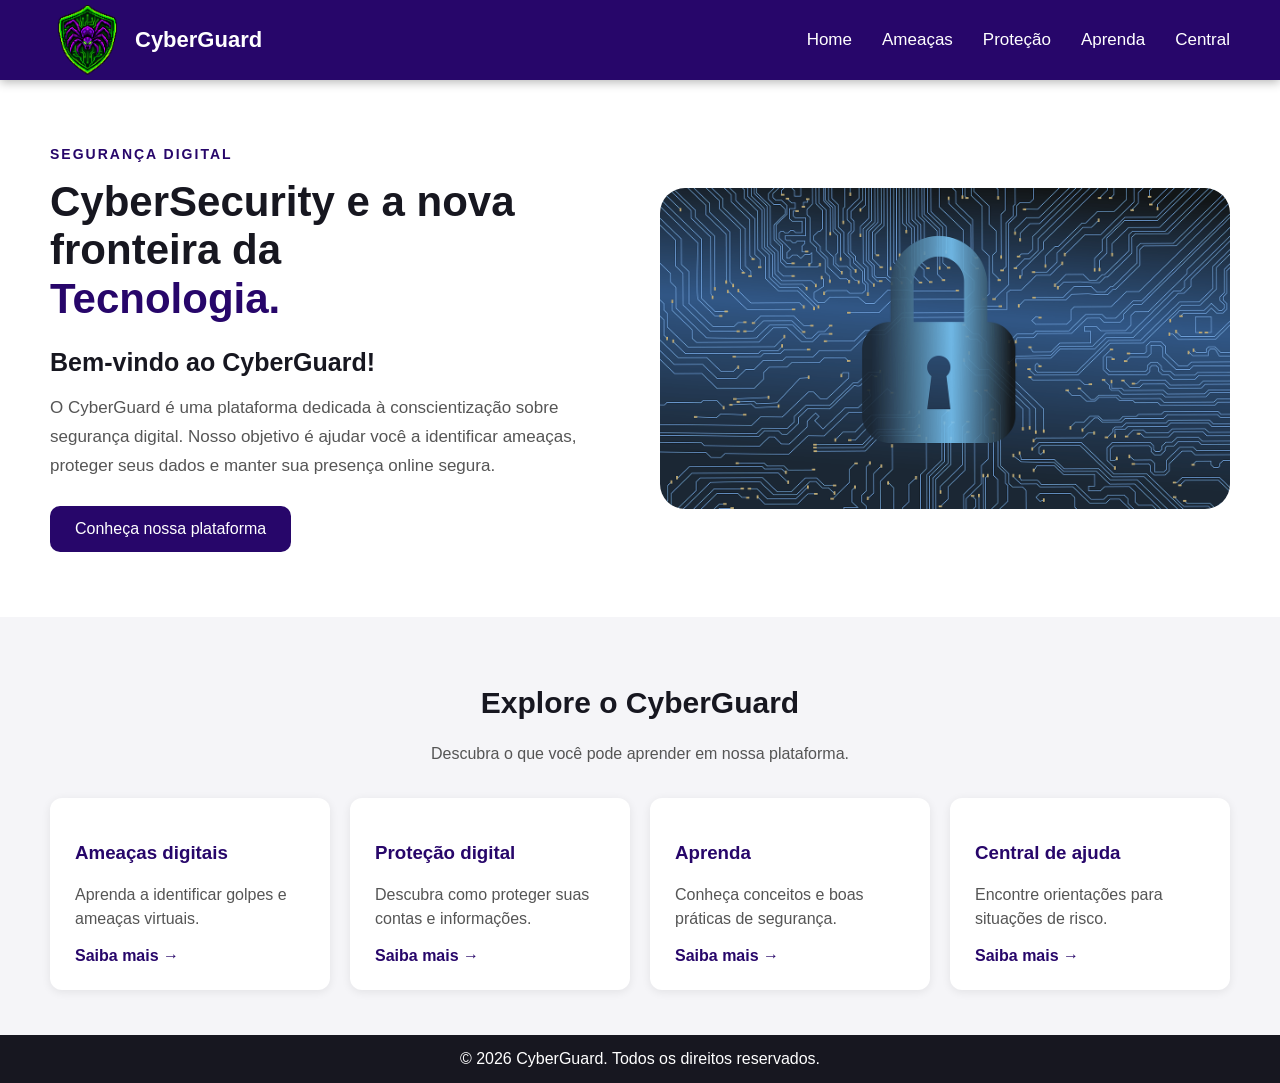
==== index.html @ 82820843 "Quebrei essa porra" ====
<!DOCTYPE html>
<html>
    <head>
        <title>CyberGuard</title>
        <link rel="stylesheet" href="style.css">
        <meta name="viewport" content="width=device-width, initial-scale=1.0">
        <meta charset="UTF-8">
        <meta name="description" content="CyberGuard - Proteja-se contra ameaças digitais e aprenda sobre segurança cibernética.">
        <meta name="language" content="pt-BR">
    </head>
    <body>
<header>
    <nav class="navbar">
        <div class="logo-container">
            <img src="src/imagens/logo.png"
                 alt="Logo CyberGuard"
                 class="logo">
            <span class="nome-marca">CyberGuard</span>
        </div>
        <ul class="nav-links">
            <li><a href="index.html#inicio">Home</a></li>
            <li><a href="src/ameacas.html#ameacas">Ameaças</a></li>
            <li><a href="src/protecao.html#protecao">Proteção</a></li>
            <li><a href="src/aprenda.html#aprenda">Aprenda</a></li>
            <li><a href="src/central.html#central">Central</a></li>
        </ul>
    </nav>
</header>
<main>
    <section id="inicio" class="hero">
        <div class="hero-conteudo">
            <span class="subtitulo">
                SEGURANÇA DIGITAL
            </span>
            <h1 class="titulo">
                CyberSecurity e a
                nova fronteira da
                <span>Tecnologia.</span>
            </h1>
            <h2>Bem-vindo ao CyberGuard!</h2>
            <p class="texto-central">
                O CyberGuard é uma plataforma dedicada
                à conscientização sobre segurança digital.
                Nosso objetivo é ajudar você a identificar
                ameaças, proteger seus dados e manter
                sua presença online segura.
            </p>
            <a href="#explorar"
               class="botao-home">
                Conheça nossa plataforma
            </a>
        </div>
        <div class="hero-imagem">
            <img src="src/imagens/imagem1.png"
                 alt="Ilustração de segurança cibernética">
        </div>
    </section>
    <section id="explorar" class="explorar">
        <h2>Explore o CyberGuard</h2>
        <p>Descubra o que você pode aprender em nossa plataforma.</p>
        <div class="cards">
            <a href="src/ameacas.html#ameacas" class="card">
                <h3>Ameaças digitais</h3>
                <p>Aprenda a identificar golpes e ameaças virtuais.</p>
                <span>Saiba mais →</span>
            </a>
            <a href="src/protecao.html#protecao" class="card">
                <h3>Proteção digital</h3>
                <p>Descubra como proteger suas contas e informações.</p>
                <span>Saiba mais →</span>
            </a>
            <a href="src/aprenda.html#aprenda" class="card">
                <h3>Aprenda</h3>
                <p>Conheça conceitos e boas práticas de segurança.</p>
                <span>Saiba mais →</span>
            </a>
            <a href="src/central.html#central" class="card">
                <h3>Central de ajuda</h3>
                <p>Encontre orientações para situações de risco.</p>
                <span>Saiba mais →</span>
            </a>
        </div>
    </section>
</main>
<footer class="rodape">
    <p>
        &copy; <span id="ano-copyright"></span>
        CyberGuard. Todos os direitos reservados.
    </p>
</footer>
        <script src="app.js"></script>
    </body>
</html>
---- style.css ----
/* CONFIGURAÇÕES GERAIS */

* {
    box-sizing: border-box;
}

body {
    margin: 0;
    font-family: 'Inter', Arial, sans-serif;
    background-color: #ffffff;
    color: #171720;
}

/* MENU */

.navbar {
    background-color: #27066A;
    width: 100%;
    min-height: 80px;
    display: flex;
    justify-content: space-between;
    align-items: center;
    padding: 5px 50px;
    box-shadow: 0 2px 10px rgba(0, 0, 0, 0.3);
}

.logo {
    width: 75px;
    height: 70px;
    object-fit: contain;
}

.logo-container {
    display: flex;
    align-items: center;
    gap: 10px;
}

.nome-marca {
    color: white;
    font-size: 22px;
    font-weight: bold;
}

.nav-links {
    list-style: none;
    display: flex;
    gap: 30px;
    margin: 0;
    padding: 0;
}

.nav-links a {
    color: #ffffff;
    text-decoration: none;
    font-size: 17px;
    transition: color 0.3s;
}

.nav-links a:hover {
    color: #39E75F;
}

/* APRESENTAÇÃO PRINCIPAL */

.hero {
    max-width: 1400px;
    margin: 0 auto;
    padding: 65px 50px;

    display: grid;
    grid-template-columns: 1fr 1fr;
    align-items: center;
    gap: 40px;
}

.hero-conteudo {
    max-width: 600px;
}

.subtitulo {
    color: #27066A;
    font-size: 14px;
    font-weight: 700;
    letter-spacing: 2px;
}

.titulo {
    font-size: 42px;
    font-weight: 800;
    line-height: 1.15;
    margin: 15px 0 25px;
}

.titulo span {
    color: #27066A;
    display: block;
}

.hero-conteudo h2 {
    font-size: 25px;
    margin-bottom: 15px;
}

.texto-central {
    font-size: 17px;
    line-height: 1.7;
    color: #555555;
    margin-bottom: 25px;
}

/* IMAGEM */

.hero-imagem {
    display: flex;
    justify-content: flex-start;
    align-items: center;
}

.hero-imagem img {
    width: 100%;
    max-width: 600px;
    height: auto;
    border-radius: 25px;
}

/* BOTÃO */

.botao-home {
    display: inline-block;
    background-color: #27066A;
    color: #ffffff;
    text-decoration: none;
    padding: 14px 25px;
    font-size: 16px;
    border-radius: 10px;
    transition: 0.3s;
}

.botao-home:hover {
    background-color: #39E75F;
    color: #171720;
}

/* SEÇÃO DE CARDS */

.explorar {
    padding: 45px 50px;
    text-align: center;
    background-color: #f5f5f8;
}

.explorar h2 {
    font-size: 30px;
}

.explorar > p {
    color: #555555;
    margin-bottom: 35px;
}

.cards {
    max-width: 1200px;
    margin: 0 auto;

    display: grid;
    grid-template-columns: repeat(4, 1fr);
    gap: 20px;
}

.card {
    background-color: #ffffff;
    padding: 25px;
    border-radius: 12px;
    text-align: left;
    text-decoration: none;
    color: #171720;
    box-shadow: 0 2px 10px rgba(0, 0, 0, 0.08);
    transition: transform 0.3s;
}

.card:hover {
    transform: translateY(-5px);
}

.card h3 {
    color: #27066A;
}

.card p {
    color: #555555;
    line-height: 1.5;
}

.card span {
    color: #27066A;
    font-weight: bold;
}

/* RODAPÉ */

.rodape {
    background-color: #171720;
    color: white;
    text-align: center;
    padding: 15px;
}

.rodape p {
    margin: 0;
}

/* RESPONSIVIDADE */

@media (max-width: 850px) {

    .hero {
        grid-template-columns: 1fr;
        padding: 40px 25px;
    }

    .hero-imagem {
        justify-content: center;
    }

    .cards {
        grid-template-columns: repeat(2, 1fr);
    }

    .navbar {
        padding: 10px 20px;
    }

    .nav-links {
        gap: 12px;
    }

    .nav-links a {
        font-size: 14px;
    }
}

@media (max-width: 550px) {

    .navbar {
        flex-direction: column;
        gap: 10px;
    }

    .nav-links {
        flex-wrap: wrap;
        justify-content: center;
    }

    .titulo {
        font-size: 32px;
    }

    .cards {
        grid-template-columns: 1fr;
    }

    .explorar {
        padding: 35px 20px;
    }
}
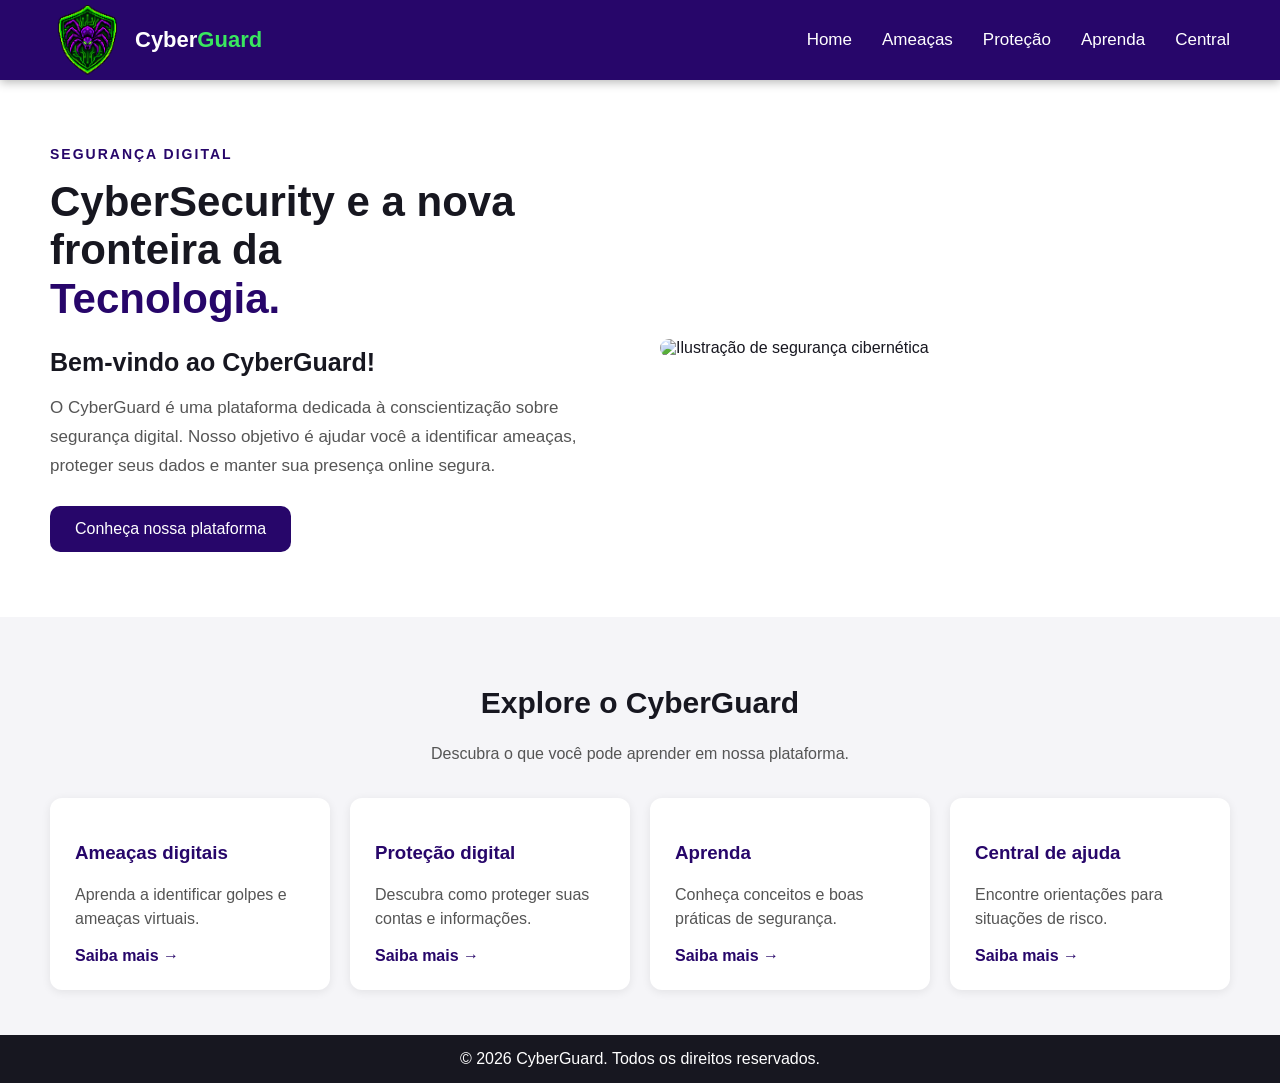
==== commit 70d47b91: "sei lá que porra eu fiz" ====
--- a/index.html
+++ b/index.html
@@ -15,14 +15,14 @@
             <img src="src/imagens/logo.png"
                  alt="Logo CyberGuard"
                  class="logo">
-            <span class="nome-marca">CyberGuard</span>
+            <h3><span class="nome-marca">Cyber</span><span class="nome-marca-segundo">Guard</span></h3>
         </div>
         <ul class="nav-links">
-            <li><a href="index.html#inicio">Home</a></li>
-            <li><a href="src/ameacas.html#ameacas">Ameaças</a></li>
-            <li><a href="src/protecao.html#protecao">Proteção</a></li>
-            <li><a href="src/aprenda.html#aprenda">Aprenda</a></li>
-            <li><a href="src/central.html#central">Central</a></li>
+            <li> <a href="index.html#home">Home</a> </li>
+            <li> <a href="src/ameacas.html#ameacas" >Ameaças</a> </li>
+            <li> <a href="src/protecao.html#protecao" >Proteção</a> </li>
+            <li> <a href="src/aprenda.html#aprenda" >Aprenda</a> </li>
+            <li> <a href="src/central.html#central" >Central</a> </li>
         </ul>
     </nav>
 </header>
@@ -51,7 +51,7 @@
             </a>
         </div>
         <div class="hero-imagem">
-            <img src="src/imagens/imagem1.png"
+            <img src="https://cdni.iconscout.com/illustration/premium/thumb/monitoramento-de-cadeado-e-protecao-por-senha-para-seguranca-na-internet-e-ciberseguranca-illustration-svg-download-png-14709432.png"
                  alt="Ilustração de segurança cibernética">
         </div>
     </section>
--- a/style.css
+++ b/style.css
@@ -42,7 +42,11 @@
     font-size: 22px;
     font-weight: bold;
 }
-
+.nome-marca-segundo{
+    color:#39E75F;
+    font-size: 22px;
+    font-weight: bold;
+}
 .nav-links {
     list-style: none;
     display: flex;
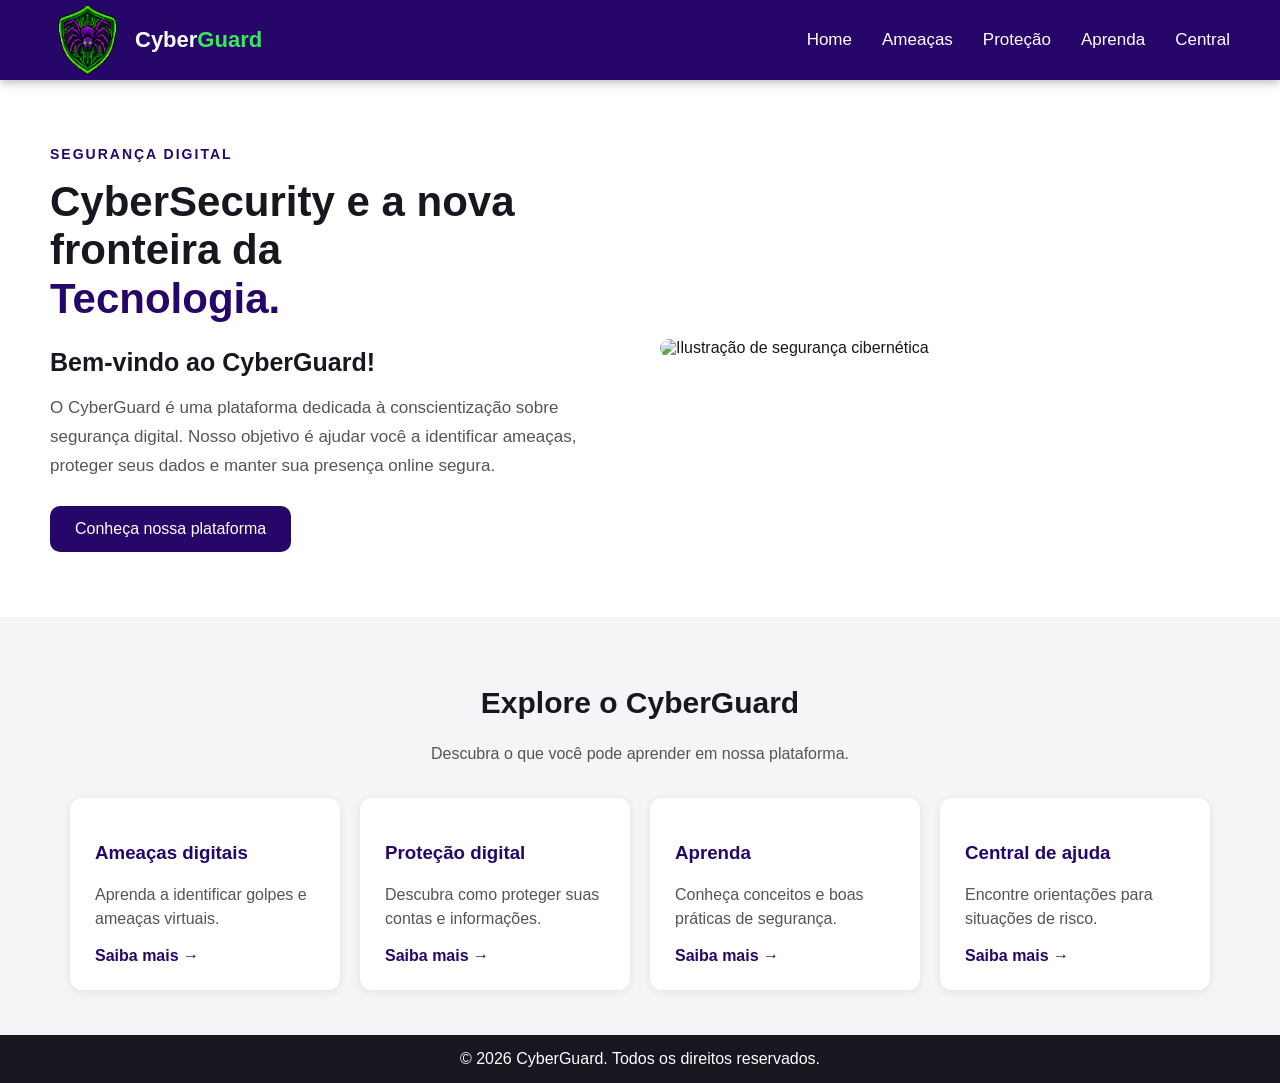
==== commit 28a4ad39: "centralizei os cards de ameaça" ====
--- a/index.html
+++ b/index.html
@@ -45,8 +45,7 @@
                 ameaças, proteger seus dados e manter
                 sua presença online segura.
             </p>
-            <a href="#explorar"
-               class="botao-home">
+            <a href="#explorar" class="botao-home">
                 Conheça nossa plataforma
             </a>
         </div>
--- a/style.css
+++ b/style.css
@@ -167,6 +167,7 @@
 .cards {
     max-width: 1200px;
     margin: 0 auto;
+    padding: 0 20px;
 
     display: grid;
     grid-template-columns: repeat(4, 1fr);
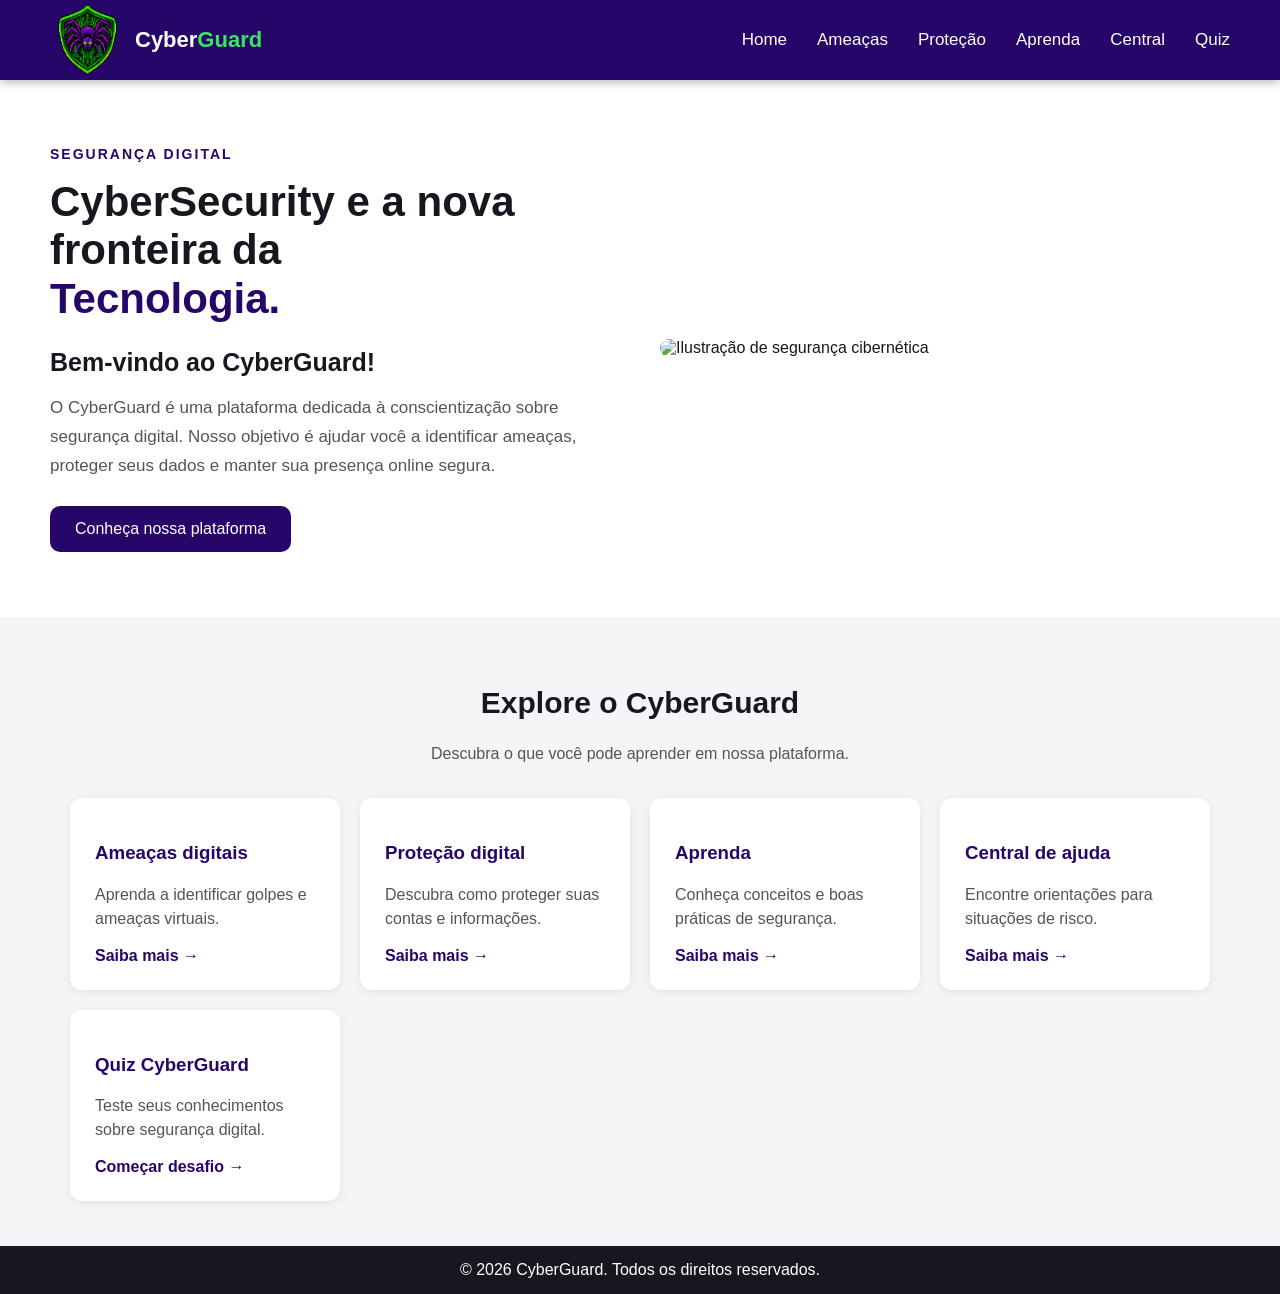
==== commit f70d80e7: "Refactor HTML structure and add new links" ====
--- a/index.html
+++ b/index.html
@@ -1,43 +1,54 @@
+
 <!DOCTYPE html>
-<html>
-    <head>
-        <title>CyberGuard</title>
-        <link rel="stylesheet" href="style.css">
-        <meta name="viewport" content="width=device-width, initial-scale=1.0">
-        <meta charset="UTF-8">
-        <meta name="description" content="CyberGuard - Proteja-se contra ameaças digitais e aprenda sobre segurança cibernética.">
-        <meta name="language" content="pt-BR">
-    </head>
-    <body>
+<html lang="pt-BR">
+<head>
+    <title>CyberGuard</title>
+    <link rel="stylesheet" href="style.css">
+    <meta name="viewport" content="width=device-width, initial-scale=1.0">
+    <meta charset="UTF-8">
+    <meta name="description" content="CyberGuard - Proteja-se contra ameaças digitais e aprenda sobre segurança cibernética.">
+    <meta name="language" content="pt-BR">
+
+    <link rel="icon" type="image/png" href="src/imagens/logo.png">
+</head>
+
+<body>
 <header>
     <nav class="navbar">
         <div class="logo-container">
             <img src="src/imagens/logo.png"
                  alt="Logo CyberGuard"
                  class="logo">
+
             <h3><span class="nome-marca">Cyber</span><span class="nome-marca-segundo">Guard</span></h3>
         </div>
+
         <ul class="nav-links">
-            <li> <a href="index.html#home">Home</a> </li>
-            <li> <a href="src/ameacas.html#ameacas" >Ameaças</a> </li>
-            <li> <a href="src/protecao.html#protecao" >Proteção</a> </li>
-            <li> <a href="src/aprenda.html#aprenda" >Aprenda</a> </li>
-            <li> <a href="src/central.html#central" >Central</a> </li>
+            <li><a href="index.html#inicio">Home</a></li>
+            <li><a href="src/ameacas.html#ameacas">Ameaças</a></li>
+            <li><a href="src/protecao.html#protecao">Proteção</a></li>
+            <li><a href="src/aprenda.html#aprenda">Aprenda</a></li>
+            <li><a href="src/central.html#central">Central</a></li>
+            <li><a href="src/quiz.html">Quiz</a></li>
         </ul>
     </nav>
 </header>
+
 <main>
     <section id="inicio" class="hero">
         <div class="hero-conteudo">
             <span class="subtitulo">
                 SEGURANÇA DIGITAL
             </span>
+
             <h1 class="titulo">
                 CyberSecurity e a
                 nova fronteira da
                 <span>Tecnologia.</span>
             </h1>
+
             <h2>Bem-vindo ao CyberGuard!</h2>
+
             <p class="texto-central">
                 O CyberGuard é uma plataforma dedicada
                 à conscientização sobre segurança digital.
@@ -45,48 +56,63 @@
                 ameaças, proteger seus dados e manter
                 sua presença online segura.
             </p>
+
             <a href="#explorar" class="botao-home">
                 Conheça nossa plataforma
             </a>
         </div>
+
         <div class="hero-imagem">
             <img src="https://cdni.iconscout.com/illustration/premium/thumb/monitoramento-de-cadeado-e-protecao-por-senha-para-seguranca-na-internet-e-ciberseguranca-illustration-svg-download-png-14709432.png"
                  alt="Ilustração de segurança cibernética">
         </div>
     </section>
+
     <section id="explorar" class="explorar">
         <h2>Explore o CyberGuard</h2>
         <p>Descubra o que você pode aprender em nossa plataforma.</p>
+
         <div class="cards">
             <a href="src/ameacas.html#ameacas" class="card">
                 <h3>Ameaças digitais</h3>
                 <p>Aprenda a identificar golpes e ameaças virtuais.</p>
                 <span>Saiba mais →</span>
             </a>
+
             <a href="src/protecao.html#protecao" class="card">
                 <h3>Proteção digital</h3>
                 <p>Descubra como proteger suas contas e informações.</p>
                 <span>Saiba mais →</span>
             </a>
+
             <a href="src/aprenda.html#aprenda" class="card">
                 <h3>Aprenda</h3>
                 <p>Conheça conceitos e boas práticas de segurança.</p>
                 <span>Saiba mais →</span>
             </a>
+
             <a href="src/central.html#central" class="card">
                 <h3>Central de ajuda</h3>
                 <p>Encontre orientações para situações de risco.</p>
                 <span>Saiba mais →</span>
             </a>
+
+            <a href="src/quiz.html" class="card">
+                <h3>Quiz CyberGuard</h3>
+                <p>Teste seus conhecimentos sobre segurança digital.</p>
+                <span>Começar desafio →</span>
+            </a>
         </div>
     </section>
 </main>
+
 <footer class="rodape">
     <p>
         &copy; <span id="ano-copyright"></span>
         CyberGuard. Todos os direitos reservados.
     </p>
 </footer>
-        <script src="app.js"></script>
-    </body>
-</html>+
+<script src="app.js"></script>
+</body>
+</html>
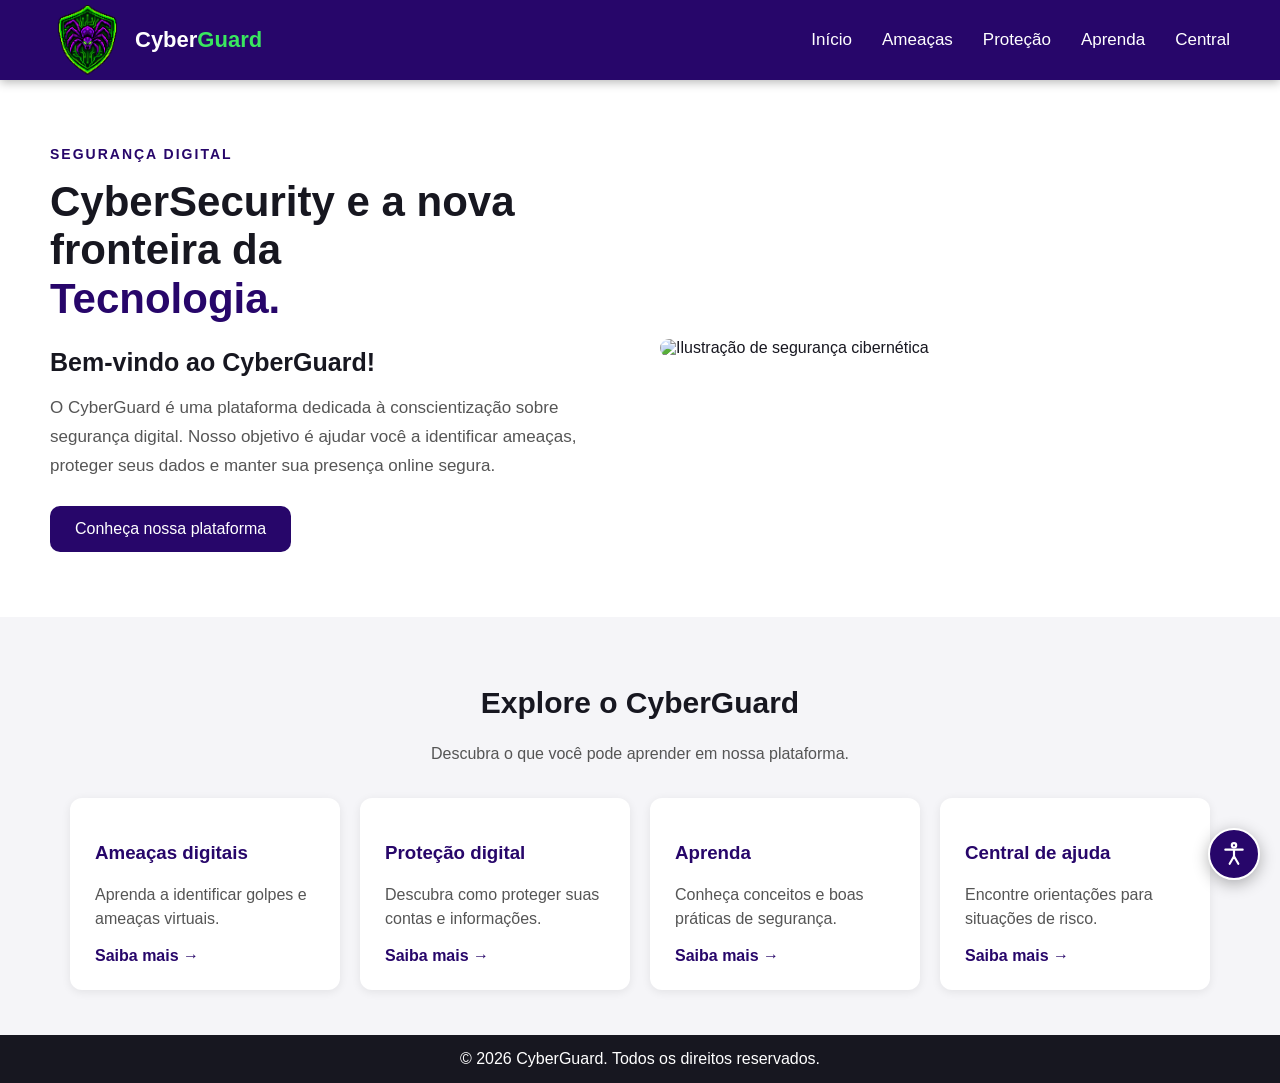
==== commit 21b69177: "Botei o botão de acessibilidade top dms" ====
--- a/index.html
+++ b/index.html
@@ -1,118 +1,92 @@
-
 <!DOCTYPE html>
 <html lang="pt-BR">
-<head>
-    <title>CyberGuard</title>
-    <link rel="stylesheet" href="style.css">
-    <meta name="viewport" content="width=device-width, initial-scale=1.0">
-    <meta charset="UTF-8">
-    <meta name="description" content="CyberGuard - Proteja-se contra ameaças digitais e aprenda sobre segurança cibernética.">
-    <meta name="language" content="pt-BR">
-
-    <link rel="icon" type="image/png" href="src/imagens/logo.png">
-</head>
-
-<body>
+    <head>
+        <title>CyberGuard</title>
+        <link rel="stylesheet" href="style.css">
+        <meta name="viewport" content="width=device-width, initial-scale=1.0">
+        <meta charset="UTF-8">
+        <meta name="description" content="CyberGuard - Proteja-se contra ameaças digitais e aprenda sobre segurança cibernética.">
+        <meta name="language" content="pt-BR">
+    </head>
+    <body>
 <header>
-    <nav class="navbar">
-        <div class="logo-container">
+    <nav class="menu-principal">
+        <div class="marca">
             <img src="src/imagens/logo.png"
                  alt="Logo CyberGuard"
                  class="logo">
-
-            <h3><span class="nome-marca">Cyber</span><span class="nome-marca-segundo">Guard</span></h3>
+            <h3><span class="nome-marca">Cyber</span><span class="nome-marca-destaque">Guard</span></h3>
         </div>
-
-        <ul class="nav-links">
-            <li><a href="index.html#inicio">Home</a></li>
-            <li><a href="src/ameacas.html#ameacas">Ameaças</a></li>
-            <li><a href="src/protecao.html#protecao">Proteção</a></li>
-            <li><a href="src/aprenda.html#aprenda">Aprenda</a></li>
-            <li><a href="src/central.html#central">Central</a></li>
-            <li><a href="src/quiz.html">Quiz</a></li>
+        <ul class="links-menu">
+            <li> <a href="index.html#inicio">Início</a> </li>
+            <li> <a href="src/ameacas.html#ameacas" >Ameaças</a> </li>
+            <li> <a href="src/protecao.html#protecao" >Proteção</a> </li>
+            <li> <a href="src/aprenda.html#aprenda" >Aprenda</a> </li>
+            <li> <a href="src/central.html#central" >Central</a> </li>
         </ul>
     </nav>
 </header>
-
 <main>
-    <section id="inicio" class="hero">
-        <div class="hero-conteudo">
-            <span class="subtitulo">
+    <section id="inicio" class="destaque">
+        <div class="conteudo-destaque">
+            <span class="etiqueta-secao">
                 SEGURANÇA DIGITAL
             </span>
-
-            <h1 class="titulo">
+            <h1 class="titulo-principal">
                 CyberSecurity e a
                 nova fronteira da
                 <span>Tecnologia.</span>
             </h1>
-
             <h2>Bem-vindo ao CyberGuard!</h2>
-
-            <p class="texto-central">
+            <p class="texto-introducao">
                 O CyberGuard é uma plataforma dedicada
                 à conscientização sobre segurança digital.
                 Nosso objetivo é ajudar você a identificar
                 ameaças, proteger seus dados e manter
                 sua presença online segura.
             </p>
-
-            <a href="#explorar" class="botao-home">
+            <a href="#explorar" class="botao-principal">
                 Conheça nossa plataforma
             </a>
         </div>
-
-        <div class="hero-imagem">
+        <div class="imagem-destaque">
             <img src="https://cdni.iconscout.com/illustration/premium/thumb/monitoramento-de-cadeado-e-protecao-por-senha-para-seguranca-na-internet-e-ciberseguranca-illustration-svg-download-png-14709432.png"
                  alt="Ilustração de segurança cibernética">
         </div>
     </section>
-
-    <section id="explorar" class="explorar">
+    <section id="explorar" class="secao-explorar">
         <h2>Explore o CyberGuard</h2>
         <p>Descubra o que você pode aprender em nossa plataforma.</p>
-
-        <div class="cards">
-            <a href="src/ameacas.html#ameacas" class="card">
+        <div class="cartoes">
+            <a href="src/ameacas.html#ameacas" class="cartao">
                 <h3>Ameaças digitais</h3>
                 <p>Aprenda a identificar golpes e ameaças virtuais.</p>
                 <span>Saiba mais →</span>
             </a>
-
-            <a href="src/protecao.html#protecao" class="card">
+            <a href="src/protecao.html#protecao" class="cartao">
                 <h3>Proteção digital</h3>
                 <p>Descubra como proteger suas contas e informações.</p>
                 <span>Saiba mais →</span>
             </a>
-
-            <a href="src/aprenda.html#aprenda" class="card">
+            <a href="src/aprenda.html#aprenda" class="cartao">
                 <h3>Aprenda</h3>
                 <p>Conheça conceitos e boas práticas de segurança.</p>
                 <span>Saiba mais →</span>
             </a>
-
-            <a href="src/central.html#central" class="card">
+            <a href="src/central.html#central" class="cartao">
                 <h3>Central de ajuda</h3>
                 <p>Encontre orientações para situações de risco.</p>
                 <span>Saiba mais →</span>
             </a>
-
-            <a href="src/quiz.html" class="card">
-                <h3>Quiz CyberGuard</h3>
-                <p>Teste seus conhecimentos sobre segurança digital.</p>
-                <span>Começar desafio →</span>
-            </a>
         </div>
     </section>
 </main>
-
 <footer class="rodape">
     <p>
         &copy; <span id="ano-copyright"></span>
         CyberGuard. Todos os direitos reservados.
     </p>
 </footer>
-
-<script src="app.js"></script>
-</body>
-</html>
+        <script src="app.js"></script>
+    </body>
+</html>
--- a/style.css
+++ b/style.css
@@ -1,21 +1,90 @@
-
 /* CONFIGURAÇÕES GERAIS */
+
+:root {
+    color-scheme: light;
+    --fundo: #ffffff;
+    --texto: #171720;
+    --texto-suave: #555555;
+    --superficie: #ffffff;
+    --superficie-alt: #f5f5f8;
+    --primaria: #27066a;
+    --destaque: #39e75f;
+    --destaque-texto: #1a7a34;
+    --menu: #27066a;
+    --texto-menu: #ffffff;
+    --rodape: #171720;
+    --texto-rodape: #ffffff;
+    --borda: #d9d9e3;
+    --erro: #a00020;
+    --sucesso: #1a7a34;
+    --realce: #eaffef;
+    --sombra: 0 2px 10px rgba(0, 0, 0, 0.08);
+    --texto-destaque: #171720;
+}
+
+[data-tema="escuro"] {
+    color-scheme: dark;
+    --fundo: #0f0f14;
+    --texto: #f2f2f7;
+    --texto-suave: #c7c7d1;
+    --superficie: #1a1a23;
+    --superficie-alt: #22222d;
+    --primaria: #a98bff;
+    --destaque: #39e75f;
+    --destaque-texto: #39e75f;
+    --menu: #1a0b3d;
+    --texto-menu: #ffffff;
+    --rodape: #08080c;
+    --texto-rodape: #ffffff;
+    --borda: #3a3a4a;
+    --erro: #ff8a9a;
+    --sucesso: #39e75f;
+    --realce: #26352b;
+    --sombra: 0 2px 10px rgba(0, 0, 0, 0.5);
+    --texto-destaque: #0f0f14;
+}
+
+[data-tema="contraste"] {
+    color-scheme: dark;
+    --fundo: #000000;
+    --texto: #ffffff;
+    --texto-suave: #ffffff;
+    --superficie: #000000;
+    --superficie-alt: #111111;
+    --primaria: #ffff00;
+    --destaque: #00ff00;
+    --destaque-texto: #00ff00;
+    --menu: #000000;
+    --texto-menu: #ffffff;
+    --rodape: #000000;
+    --texto-rodape: #ffffff;
+    --borda: #ffffff;
+    --erro: #ff5555;
+    --sucesso: #00ff00;
+    --realce: #333300;
+    --sombra: none;
+    --texto-destaque: #000000;
+}
 
 * {
     box-sizing: border-box;
+}
+
+html {
+    font-size: 100%;
 }
 
 body {
     margin: 0;
     font-family: 'Inter', Arial, sans-serif;
-    background-color: #ffffff;
-    color: #171720;
+    background-color: var(--fundo);
+    color: var(--texto);
 }
 
 /* MENU */
 
-.navbar {
-    background-color: #27066A;
+.menu-principal {
+    background-color: var(--menu);
     width: 100%;
     min-height: 80px;
     display: flex;
@@ -31,23 +100,25 @@
     object-fit: contain;
 }
 
-.logo-container {
+.marca {
     display: flex;
     align-items: center;
     gap: 10px;
 }
 
 .nome-marca {
-    color: white;
-    font-size: 22px;
+    color: var(--texto-menu);
+    font-size: 1.375rem;
     font-weight: bold;
 }
-.nome-marca-segundo{
-    color:#39E75F;
-    font-size: 22px;
+
+.nome-marca-destaque {
+    color: var(--destaque);
+    font-size: 1.375rem;
     font-weight: bold;
 }
-.nav-links {
+
+.links-menu {
     list-style: none;
     display: flex;
     gap: 30px;
@@ -55,20 +126,20 @@
     padding: 0;
 }
 
-.nav-links a {
-    color: #ffffff;
+.links-menu a {
+    color: var(--texto-menu);
     text-decoration: none;
-    font-size: 17px;
+    font-size: 1.0625rem;
     transition: color 0.3s;
 }
 
-.nav-links a:hover {
-    color: #39E75F;
+.links-menu a:hover {
+    color: var(--destaque);
 }
 
 /* APRESENTAÇÃO PRINCIPAL */
 
-.hero {
+.destaque {
     max-width: 1400px;
     margin: 0 auto;
     padding: 65px 50px;
@@ -79,50 +150,50 @@
     gap: 40px;
 }
 
-.hero-conteudo {
+.conteudo-destaque {
     max-width: 600px;
 }
 
-.subtitulo {
-    color: #27066A;
-    font-size: 14px;
+.etiqueta-secao {
+    color: var(--primaria);
+    font-size: 0.875rem;
     font-weight: 700;
     letter-spacing: 2px;
 }
 
-.titulo {
-    font-size: 42px;
+.titulo-principal {
+    font-size: 2.625rem;
     font-weight: 800;
     line-height: 1.15;
     margin: 15px 0 25px;
 }
 
-.titulo span {
-    color: #27066A;
+.titulo-principal span {
+    color: var(--primaria);
     display: block;
 }
 
-.hero-conteudo h2 {
-    font-size: 25px;
+.conteudo-destaque h2 {
+    font-size: 1.5625rem;
     margin-bottom: 15px;
 }
 
-.texto-central {
-    font-size: 17px;
+.texto-introducao {
+    font-size: 1.0625rem;
     line-height: 1.7;
-    color: #555555;
+    color: var(--texto-suave);
     margin-bottom: 25px;
 }
 
 /* IMAGEM */
 
-.hero-imagem {
+.imagem-destaque {
     display: flex;
     justify-content: flex-start;
     align-items: center;
 }
 
-.hero-imagem img {
+.imagem-destaque img {
     width: 100%;
     max-width: 600px;
     height: auto;
@@ -131,40 +202,40 @@
 
 /* BOTÃO */
 
-.botao-home {
+.botao-principal {
     display: inline-block;
-    background-color: #27066A;
-    color: #ffffff;
+    background-color: var(--primaria);
+    color: var(--fundo);
     text-decoration: none;
     padding: 14px 25px;
-    font-size: 16px;
+    font-size: 1rem;
     border-radius: 10px;
     transition: 0.3s;
 }
 
-.botao-home:hover {
-    background-color: #39E75F;
-    color: #171720;
-}
-
-/* SEÇÃO DE CARDS */
-
-.explorar {
+.botao-principal:hover {
+    background-color: var(--destaque);
+    color: var(--texto-destaque);
+}
+
+/* SEÇÃO DE CARTÕES */
+
+.secao-explorar {
     padding: 45px 50px;
     text-align: center;
-    background-color: #f5f5f8;
-}
-
-.explorar h2 {
-    font-size: 30px;
-}
-
-.explorar > p {
-    color: #555555;
+    background-color: var(--superficie-alt);
+}
+
+.secao-explorar h2 {
+    font-size: 1.875rem;
+}
+
+.secao-explorar > p {
+    color: var(--texto-suave);
     margin-bottom: 35px;
 }
 
-.cards {
+.cartoes {
     max-width: 1200px;
     margin: 0 auto;
     padding: 0 20px;
@@ -174,40 +245,44 @@
     gap: 20px;
 }
 
-.card {
-    background-color: #ffffff;
+.cartao {
+    background-color: var(--superficie);
     padding: 25px;
     border-radius: 12px;
     text-align: left;
     text-decoration: none;
-    color: #171720;
-    box-shadow: 0 2px 10px rgba(0, 0, 0, 0.08);
+    color: var(--texto);
+    box-shadow: var(--sombra);
     transition: transform 0.3s;
 }
 
-.card:hover {
+.cartao:hover {
     transform: translateY(-5px);
 }
 
-.card h3 {
-    color: #27066A;
-}
-
-.card p {
-    color: #555555;
+.cartao h3 {
+    color: var(--primaria);
+}
+
+.cartao p {
+    color: var(--texto-suave);
     line-height: 1.5;
 }
 
-.card span {
-    color: #27066A;
+.cartao span {
+    color: var(--primaria);
     font-weight: bold;
 }
 
+[data-tema="contraste"] .cartao {
+    border: 2px solid var(--borda);
+}
+
 /* RODAPÉ */
 
 .rodape {
-    background-color: #171720;
-    color: white;
+    background-color: var(--rodape);
+    color: var(--texto-rodape);
     text-align: center;
     padding: 15px;
 }
@@ -220,53 +295,511 @@
 
 @media (max-width: 850px) {
 
-    .hero {
+    .destaque {
         grid-template-columns: 1fr;
         padding: 40px 25px;
     }
 
-    .hero-imagem {
+    .imagem-destaque {
         justify-content: center;
     }
 
-    .cards {
+    .cartoes {
         grid-template-columns: repeat(2, 1fr);
     }
 
-    .navbar {
+    .menu-principal {
         padding: 10px 20px;
     }
 
-    .nav-links {
+    .links-menu {
         gap: 12px;
     }
 
-    .nav-links a {
-        font-size: 14px;
+    .links-menu a {
+        font-size: 0.875rem;
     }
 }
 
 @media (max-width: 550px) {
 
-    .navbar {
+    .menu-principal {
         flex-direction: column;
         gap: 10px;
     }
 
-    .nav-links {
+    .links-menu {
         flex-wrap: wrap;
         justify-content: center;
     }
 
-    .titulo {
-        font-size: 32px;
-    }
-
-    .cards {
+    .titulo-principal {
+        font-size: 2rem;
+    }
+
+    .cartoes {
         grid-template-columns: 1fr;
     }
 
-    .explorar {
+    .secao-explorar {
         padding: 35px 20px;
     }
 }
+
+/* PÁGINA QUIZ */
+
+.pagina-quiz {
+    background: var(--fundo);
+    color: var(--texto);
+    min-height: 100vh;
+}
+
+.pagina-quiz .menu-principal {
+    display: flex;
+    align-items: center;
+    justify-content: space-between;
+    flex-wrap: wrap;
+    gap: 15px;
+}
+
+.pagina-quiz .marca {
+    display: flex;
+    align-items: center;
+    gap: 10px;
+}
+
+.pagina-quiz .marca img {
+    display: block;
+    width: 75px;
+    height: 70px;
+    object-fit: contain;
+}
+
+.pagina-quiz .marca h3 {
+    margin: 0;
+}
+
+.pagina-quiz .links-menu a[aria-current="page"] {
+    color: var(--destaque-texto);
+}
+
+.conteudo-quiz {
+    width: min(900px, 94%);
+    margin: 45px auto 60px;
+}
+
+.quiz-cabecalho {
+    text-align: center;
+    margin-bottom: 32px;
+}
+
+.quiz-etiqueta {
+    color: var(--destaque-texto);
+    font: bold 0.8125rem monospace;
+    letter-spacing: 2px;
+}
+
+.quiz-etiqueta-painel {
+    color: var(--primaria);
+    display: block;
+    text-align: center;
+}
+
+.quiz-cabecalho h1 {
+    color: var(--texto);
+    font: 900 clamp(2.125rem, 6vw, 3.4375rem) monospace;
+    text-shadow: 4px 4px var(--primaria);
+}
+
+.quiz-cabecalho h1 span {
+    color: var(--destaque-texto);
+}
+
+.quiz-cabecalho p {
+    color: var(--texto-suave);
+    line-height: 1.6;
+}
+
+.quiz-painel {
+    background: var(--superficie);
+    color: var(--texto);
+    border: 4px solid var(--destaque);
+    padding: clamp(20px, 5vw, 40px);
+    box-shadow: 8px 8px var(--primaria);
+    margin: 0 8px 12px 0;
+}
+
+.quiz-painel[hidden] {
+    display: none !important;
+}
+
+.logo-quiz {
+    display: block;
+    width: 135px;
+    height: 135px;
+    padding: 7px;
+    margin: 0 auto 22px;
+    background: var(--fundo);
+    border: 4px solid var(--primaria);
+    box-shadow: 5px 5px var(--destaque);
+    object-fit: contain;
+}
+
+.quiz-painel h2 {
+    text-align: center;
+    color: var(--primaria);
+    font: bold clamp(1.375rem, 4vw, 1.875rem) monospace;
+    margin: 18px 0;
+}
+
+.quiz-instrucao {
+    text-align: center;
+    color: var(--texto-suave);
+    line-height: 1.6;
+}
+
+.quiz-campo {
+    display: block;
+    margin: 18px 0 7px;
+    color: var(--primaria);
+    font: bold 0.8125rem monospace;
+}
+
+.entrada-quiz {
+    width: 100%;
+    padding: 14px;
+    border: 2px solid var(--primaria);
+    border-radius: 0;
+    background: var(--superficie);
+    color: var(--texto);
+    font: inherit;
+}
+
+.entrada-quiz::placeholder {
+    color: var(--texto-suave);
+}
+
+.entrada-quiz:focus {
+    outline: 3px solid var(--destaque);
+    outline-offset: 2px;
+}
+
+.quiz-botao {
+    display: block;
+    width: 100%;
+    margin-top: 24px;
+    padding: 16px;
+    background: var(--primaria);
+    color: var(--fundo);
+    border: 3px solid var(--texto);
+    box-shadow: 5px 5px var(--destaque);
+    font: bold 0.9375rem monospace;
+    cursor: pointer;
+}
+
+.quiz-botao:hover {
+    background: var(--destaque);
+    color: var(--texto-destaque);
+}
+
+.quiz-erro {
+    color: var(--erro);
+    font-weight: bold;
+    text-align: center;
+}
+
+.status-quiz {
+    display: flex;
+    justify-content: space-between;
+    color: var(--primaria);
+    font: bold 0.8125rem monospace;
+}
+
+.quiz-trilho {
+    height: 13px;
+    border: 2px solid var(--primaria);
+    margin: 12px 0 25px;
+}
+
+#quiz-barra {
+    width: 0;
+    height: 100%;
+    background: var(--destaque);
+    transition: width .2s;
+}
+
+.quiz-saudacao {
+    color: var(--texto-suave);
+    text-align: center;
+}
+
+.quiz-pergunta {
+    border: 2px solid var(--primaria);
+    border-left: 7px solid var(--destaque);
+    padding: 16px;
+    margin: 22px 0;
+    min-width: 0;
+}
+
+.quiz-pergunta legend {
+    padding: 0 7px;
+    color: var(--primaria);
+    font-weight: bold;
+    line-height: 1.5;
+}
+
+.quiz-opcao {
+    display: flex;
+    align-items: flex-start;
+    gap: 10px;
+    padding: 12px;
+    margin: 8px 0;
+    background: var(--superficie-alt);
+    color: var(--texto);
+    cursor: pointer;
+    line-height: 1.5;
+}
+
+.quiz-opcao:hover {
+    background: var(--realce);
+}
+
+.quiz-opcao input {
+    margin-top: 4px;
+    accent-color: var(--primaria);
+}
+
+.quiz-pontuacao {
+    background: var(--superficie-alt);
+    color: var(--texto);
+    text-align: center;
+    padding: 24px;
+    border: 4px solid var(--destaque);
+    margin: 25px 0;
+}
+
+#quiz-nota {
+    display: block;
+    color: var(--destaque-texto);
+    font: bold 3.4375rem monospace;
+}
+
+#quiz-percentual {
+    font-size: 1.375rem;
+    font-weight: bold;
+}
+
+.quiz-revisao {
+    padding: 14px;
+    margin: 13px 0;
+    border: 2px solid var(--primaria);
+    line-height: 1.5;
+}
+
+.quiz-correta {
+    border-left: 7px solid var(--sucesso);
+}
+
+.quiz-incorreta {
+    border-left: 7px solid var(--erro);
+}
+
+.pagina-quiz .rodape {
+    margin-top: 40px;
+}
+
+@media (max-width: 650px) {
+    .pagina-quiz .menu-principal {
+        justify-content: center;
+        padding: 12px;
+    }
+
+    .pagina-quiz .links-menu {
+        justify-content: center;
+        flex-wrap: wrap;
+        gap: 12px;
+    }
+
+    .conteudo-quiz {
+        margin-top: 30px;
+    }
+
+    .quiz-painel {
+        box-shadow: 5px 5px var(--primaria);
+        padding: 20px 15px;
+    }
+
+    .quiz-pergunta {
+        padding: 12px;
+    }
+}
+
+/* ACESSIBILIDADE */
+
+.acessibilidade {
+    position: fixed;
+    right: 20px;
+    bottom: calc(20px + env(safe-area-inset-bottom));
+    z-index: 1000;
+}
+
+.botao-acessibilidade {
+    width: 52px;
+    height: 52px;
+    border-radius: 50%;
+    border: 2px solid var(--superficie);
+    background: var(--primaria);
+    color: var(--superficie);
+    display: flex;
+    align-items: center;
+    justify-content: center;
+    cursor: pointer;
+    box-shadow: 0 4px 16px rgba(0, 0, 0, 0.3);
+}
+
+.botao-acessibilidade svg {
+    display: block;
+}
+
+.painel-acessibilidade {
+    position: absolute;
+    right: 0;
+    bottom: calc(100% + 12px);
+    width: min(320px, calc(100vw - 40px));
+    max-height: min(70vh, 560px);
+    overflow-y: auto;
+    background: var(--superficie);
+    color: var(--texto);
+    border: 2px solid var(--primaria);
+    border-radius: 12px;
+    padding: 16px;
+    box-shadow: 0 10px 30px rgba(0, 0, 0, 0.25);
+}
+
+.painel-acessibilidade[hidden] {
+    display: none;
+}
+
+.painel-acessibilidade h2 {
+    margin: 0 0 14px;
+    color: var(--primaria);
+    font-size: 1.125rem;
+}
+
+.grupo-acessibilidade {
+    padding: 12px 0;
+    border-top: 1px solid var(--borda);
+}
+
+.rotulo-grupo {
+    display: block;
+    margin-bottom: 8px;
+    font-size: 0.8125rem;
+    font-weight: bold;
+}
+
+.linha-botoes {
+    display: flex;
+    flex-wrap: wrap;
+    align-items: center;
+    gap: 6px;
+}
+
+.botao-fonte,
+.botao-tema,
+.botao-opcao,
+.botao-restaurar {
+    border: 1px solid var(--borda);
+    background: var(--superficie-alt);
+    color: var(--texto);
+    font: inherit;
+    cursor: pointer;
+}
+
+.botao-fonte {
+    width: 36px;
+    height: 36px;
+    font-weight: bold;
+}
+
+.botao-tema {
+    padding: 7px 10px;
+    font-size: 0.8125rem;
+}
+
+.botao-opcao {
+    width: 100%;
+    margin-top: 6px;
+    padding: 10px;
+    text-align: left;
+    font-size: 0.875rem;
+}
+
+.botao-tema[aria-pressed="true"],
+.botao-opcao[aria-pressed="true"] {
+    background: var(--primaria);
+    color: var(--fundo);
+    border-color: var(--primaria);
+}
+
+.botao-restaurar {
+    width: 100%;
+    margin-top: 12px;
+    padding: 10px;
+    font-size: 0.875rem;
+}
+
+.valor-fonte {
+    margin-left: auto;
+    font-size: 0.8125rem;
+    font-weight: bold;
+}
+
+a:focus-visible,
+button:focus-visible,
+input:focus-visible,
+.cartao:focus-visible {
+    outline: 3px solid var(--destaque);
+    outline-offset: 2px;
+}
+
+/* OPÇÕES DE ACESSIBILIDADE */
+
+html.texto-espacado body {
+    line-height: 1.9;
+}
+
+html.texto-espacado p,
+html.texto-espacado li,
+html.texto-espacado label,
+html.texto-espacado legend,
+html.texto-espacado .quiz-revisao {
+    line-height: 1.9 !important;
+}
+
+html.movimento-reduzido *,
+html.movimento-reduzido *::before,
+html.movimento-reduzido *::after {
+    animation-duration: 0.01ms !important;
+    animation-iteration-count: 1 !important;
+    transition-duration: 0.01ms !important;
+    scroll-behavior: auto !important;
+}
+
+html.links-destacados a {
+    text-decoration: underline !important;
+    text-underline-offset: 3px;
+    outline: 2px solid var(--destaque);
+    outline-offset: 2px;
+}
+
+@media (prefers-reduced-motion: reduce) {
+    *,
+    *::before,
+    *::after {
+        animation-duration: 0.01ms !important;
+        animation-iteration-count: 1 !important;
+        transition-duration: 0.01ms !important;
+        scroll-behavior: auto !important;
+    }
+}
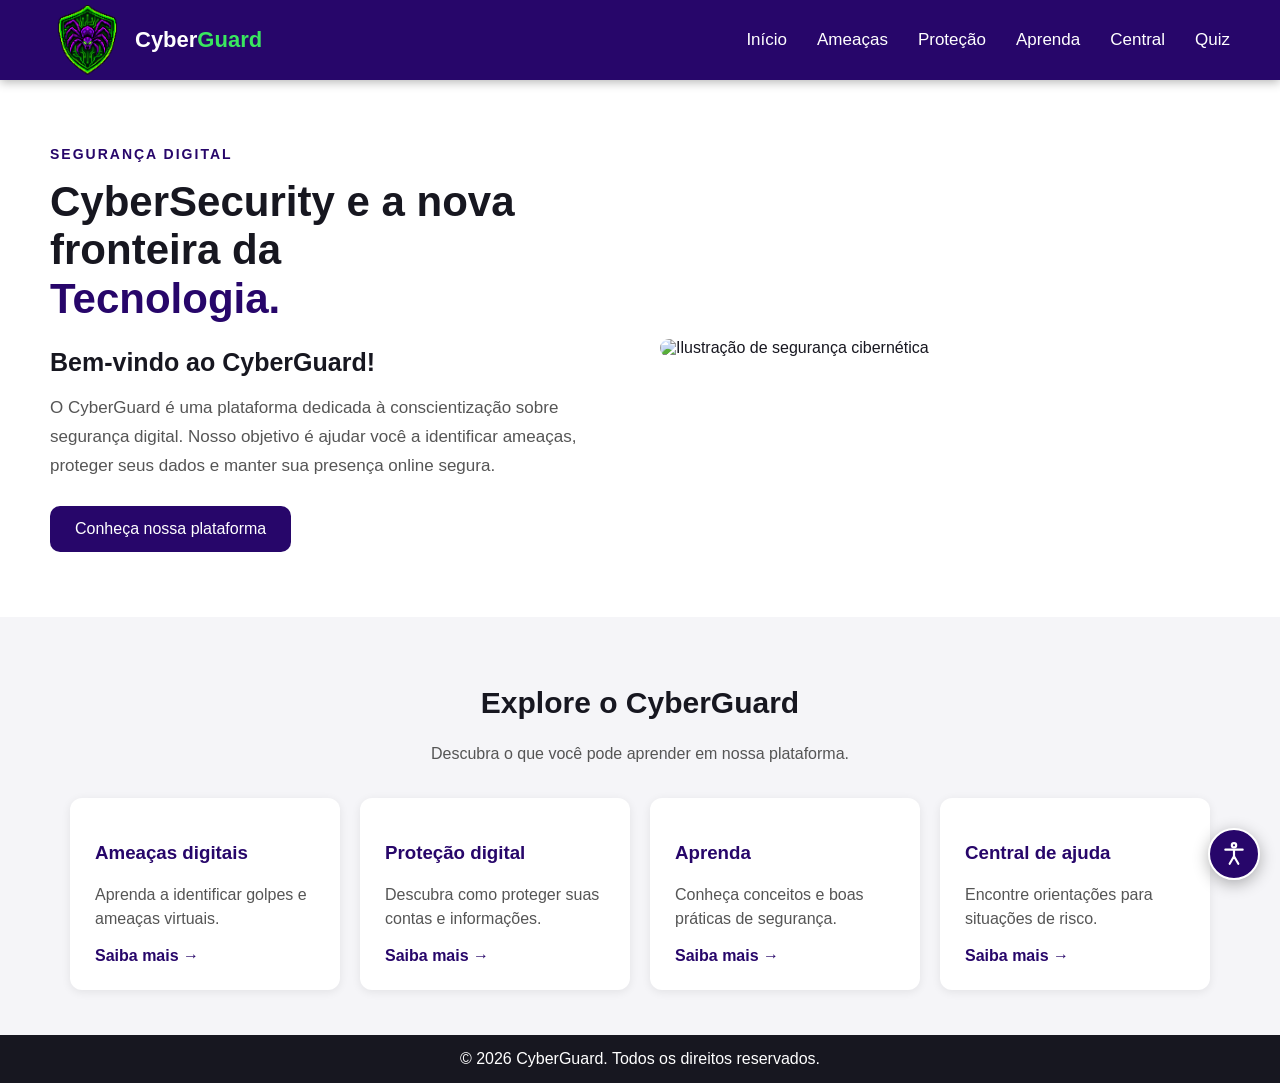
==== commit 80f944d2: "Fix quiz navigation and protection challenge" ====
--- a/index.html
+++ b/index.html
@@ -23,6 +23,7 @@
             <li> <a href="src/protecao.html#protecao" >Proteção</a> </li>
             <li> <a href="src/aprenda.html#aprenda" >Aprenda</a> </li>
             <li> <a href="src/central.html#central" >Central</a> </li>
+            <li> <a href="src/quiz.html#quiz" >Quiz</a> </li>
         </ul>
     </nav>
 </header>
--- a/style.css
+++ b/style.css
@@ -346,6 +346,255 @@
     }
 }
 
+/* Botões exclusivos da página Proteção */
+#protecao .botao-home,
+#desafio-protecao .botao-home {
+    background-color: #27066A;
+    color: #ffffff;
+    transition: background-color 180ms ease, color 180ms ease,
+                box-shadow 180ms ease, transform 180ms ease;
+}
+
+#protecao .botao-home:hover,
+#protecao .botao-home:focus-visible,
+#desafio-protecao .botao-home:hover,
+#desafio-protecao .botao-home:focus-visible {
+    background-color: #1D054F;
+    color: #ffffff;
+    box-shadow: 0 6px 14px rgba(29, 5, 79, 0.28);
+    transform: translateY(-2px);
+}
+
+#desafio-protecao button[aria-pressed="true"] {
+    box-shadow: inset 0 0 0 3px #BCA5F5;
+}
+
+@media (prefers-reduced-motion: reduce) {
+    #protecao .botao-home,
+    #desafio-protecao .botao-home {
+        transition: none;
+    }
+
+    #protecao .botao-home:hover,
+    #protecao .botao-home:focus-visible,
+    #desafio-protecao .botao-home:hover,
+    #desafio-protecao .botao-home:focus-visible {
+        transform: none;
+    }
+}
+
+/* Estilos compartilhados pelas páginas que ainda usam as classes antigas */
+.aprenda .subtitulo,
+#protecao .subtitulo {
+    color: var(--primaria);
+    font-size: 0.875rem;
+    font-weight: 700;
+    letter-spacing: 2px;
+}
+
+.aprenda .titulo,
+#protecao .titulo {
+    margin: 15px 0 25px;
+    font-size: 2.625rem;
+    font-weight: 800;
+    line-height: 1.15;
+}
+
+.aprenda .titulo span,
+#protecao .titulo span {
+    display: block;
+    color: var(--primaria);
+}
+
+.aprenda .texto-central,
+#protecao .texto-central {
+    color: var(--texto-suave);
+    font-size: 1.0625rem;
+    line-height: 1.7;
+}
+
+#protecao .hero {
+    display: grid;
+    grid-template-columns: minmax(0, 1fr) minmax(0, 1fr);
+    align-items: center;
+    gap: 40px;
+    max-width: 1400px;
+    margin: 0 auto;
+    padding: 65px 50px;
+}
+
+#protecao .hero-conteudo {
+    max-width: 600px;
+}
+
+#protecao .hero-imagem {
+    display: flex;
+    justify-content: center;
+    min-width: 0;
+}
+
+#protecao .explorar {
+    padding: 45px 50px;
+    background: var(--superficie-alt);
+    text-align: center;
+}
+
+#protecao .cards {
+    display: grid;
+    grid-template-columns: repeat(4, minmax(0, 1fr));
+    gap: 20px;
+    max-width: 1200px;
+    margin: 0 auto;
+    padding: 0 20px;
+}
+
+.aprenda .card,
+#protecao .card {
+    min-width: 0;
+    padding: 25px;
+    border-radius: 12px;
+    background: var(--superficie);
+    color: var(--texto);
+    box-shadow: var(--sombra);
+    text-align: left;
+}
+
+.aprenda .card h3,
+#protecao .card h3 {
+    color: var(--primaria);
+}
+
+.aprenda .card p,
+#protecao .card p {
+    color: var(--texto-suave);
+    line-height: 1.5;
+}
+
+.aprenda .botao-home,
+#protecao .botao-home {
+    display: inline-block;
+    padding: 14px 25px;
+    border: 0;
+    border-radius: 10px;
+    background: var(--primaria);
+    color: #fff;
+    font-size: 1rem;
+    text-decoration: none;
+}
+
+#protecao .escudo-atalho[hidden] {
+    display: none;
+}
+
+#desafio-protecao.explorar {
+    padding: 45px 50px;
+    background: var(--superficie-alt);
+    text-align: center;
+}
+
+#desafio-protecao > p {
+    margin-bottom: 30px;
+    color: var(--texto-suave);
+}
+
+#desafio-protecao .card {
+    max-width: 720px;
+    margin: 0 auto;
+    padding: clamp(20px, 4vw, 32px);
+    border-radius: 12px;
+    background: var(--superficie);
+    color: var(--texto);
+    box-shadow: var(--sombra);
+    text-align: left;
+}
+
+#desafio-protecao .card h3 {
+    color: var(--primaria);
+    line-height: 1.35;
+}
+
+#desafio-protecao .card p {
+    color: var(--texto-suave);
+    line-height: 1.6;
+}
+
+#desafio-protecao .botao-home {
+    display: block;
+    width: 100%;
+    min-height: 48px;
+    padding: 12px 16px;
+    border: 1px solid var(--borda);
+    border-radius: 8px;
+    font: inherit;
+    line-height: 1.45;
+    cursor: pointer;
+}
+
+#desafio-protecao #proximo-cenario,
+#desafio-protecao #reiniciar-desafio {
+    margin-top: 12px;
+    text-align: center;
+}
+
+#desafio-protecao .opcoes button {
+    text-align: left;
+}
+
+#desafio-protecao .opcoes button:hover,
+#desafio-protecao .opcoes button:focus-visible {
+    background: #1D054F;
+    color: #fff;
+}
+
+#desafio-protecao .opcoes button[aria-pressed="true"] {
+    border-color: #BCA5F5;
+    box-shadow: inset 0 0 0 2px #BCA5F5;
+}
+
+#desafio-protecao [role="status"] {
+    min-height: 3em;
+}
+
+@media (prefers-reduced-motion: reduce) {
+    #desafio-protecao .opcoes button {
+        transition: none;
+    }
+}
+
+@media (max-width: 850px) {
+    #protecao .hero {
+        grid-template-columns: 1fr;
+        padding: 40px 25px;
+    }
+
+    #protecao .cards {
+        grid-template-columns: repeat(2, minmax(0, 1fr));
+    }
+
+    #desafio-protecao.explorar {
+        padding: 40px 25px;
+    }
+}
+
+@media (max-width: 550px) {
+    .aprenda .titulo,
+    #protecao .titulo {
+        font-size: 2rem;
+    }
+
+    #protecao .cards {
+        grid-template-columns: 1fr;
+    }
+
+    #protecao .explorar {
+        padding: 35px 20px;
+    }
+
+    #desafio-protecao.explorar {
+        padding: 35px 20px;
+    }
+}
+
 /* PÁGINA QUIZ */
 
 .pagina-quiz {
